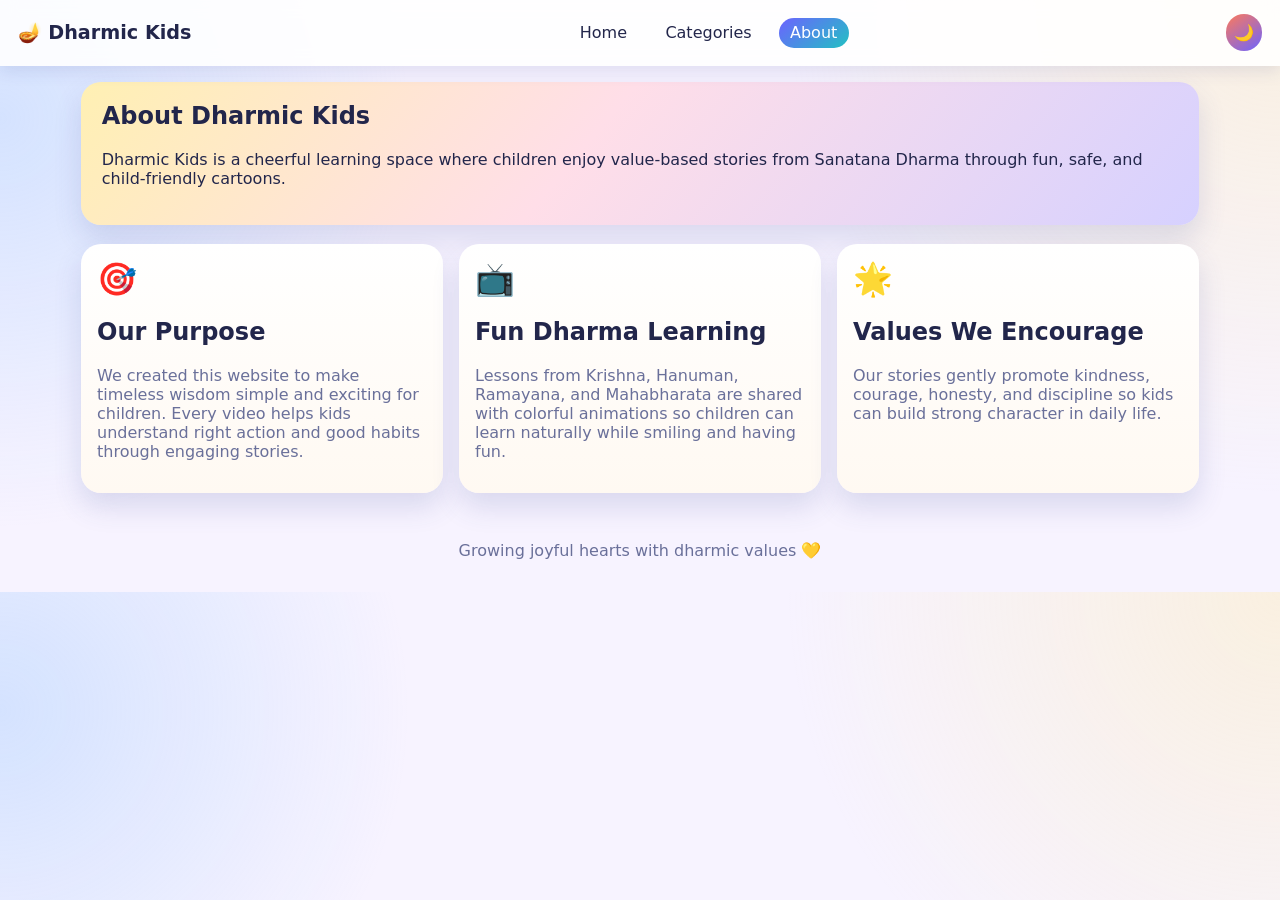
==== dharmic-kids/about.html @ b29b42a6 "Enhance Dharmic Kids UI with about page and playful animations" ====
<!DOCTYPE html>
<html lang="en">
<head>
  <meta charset="UTF-8" />
  <meta name="viewport" content="width=device-width, initial-scale=1.0" />
  <title>Dharmic Kids | About</title>
  <link rel="stylesheet" href="css/style.css" />
</head>
<body data-page="about">
  <header class="navbar">
    <a href="index.html" class="logo">🪔 Dharmic Kids</a>
    <nav>
      <a href="index.html">Home</a>
      <a href="categories.html">Categories</a>
      <a href="about.html" class="active">About</a>
    </nav>
    <button id="themeToggle" class="theme-toggle" aria-label="Toggle dark mode">🌙</button>
  </header>

  <main class="section about-page">
    <section class="about-hero reveal-on-scroll">
      <h1>About Dharmic Kids</h1>
      <p>
        Dharmic Kids is a cheerful learning space where children enjoy value-based stories from Sanatana Dharma
        through fun, safe, and child-friendly cartoons.
      </p>
    </section>

    <section class="about-grid">
      <article class="about-block reveal-on-scroll">
        <div class="about-icon">🎯</div>
        <h2>Our Purpose</h2>
        <p>
          We created this website to make timeless wisdom simple and exciting for children. Every video helps kids
          understand right action and good habits through engaging stories.
        </p>
      </article>

      <article class="about-block reveal-on-scroll">
        <div class="about-icon">📺</div>
        <h2>Fun Dharma Learning</h2>
        <p>
          Lessons from Krishna, Hanuman, Ramayana, and Mahabharata are shared with colorful animations so children
          can learn naturally while smiling and having fun.
        </p>
      </article>

      <article class="about-block reveal-on-scroll">
        <div class="about-icon">🌟</div>
        <h2>Values We Encourage</h2>
        <p>
          Our stories gently promote kindness, courage, honesty, and discipline so kids can build strong character in
          daily life.
        </p>
      </article>
    </section>
  </main>

  <footer>
    <p>Growing joyful hearts with dharmic values 💛</p>
  </footer>

  <script src="js/script.js"></script>
</body>
</html>
---- dharmic-kids/css/style.css ----
:root {
  --bg: #f7f3ff;
  --surface: #ffffff;
  --surface-soft: #fff9f2;
  --text: #22264b;
  --muted: #6a709a;
  --primary: #ff7a59;
  --secondary: #6c63ff;
  --accent: #22c1c3;
  --card-shadow: 0 14px 28px rgba(61, 73, 147, 0.16);
  --card-glow: 0 0 0 4px rgba(108, 99, 255, 0.15);
}

body.dark {
  --bg: #14182d;
  --surface: #1f2440;
  --surface-soft: #272d50;
  --text: #edf2ff;
  --muted: #bcc7ff;
  --primary: #ff9671;
  --secondary: #8b84ff;
  --accent: #40d8d5;
  --card-shadow: 0 14px 28px rgba(6, 10, 25, 0.45);
  --card-glow: 0 0 0 4px rgba(139, 132, 255, 0.2);
}

* { box-sizing: border-box; }

body {
  margin: 0;
  font-family: "Comic Sans MS", "Trebuchet MS", system-ui, sans-serif;
  background:
    radial-gradient(circle at top right, rgba(255, 234, 167, 0.35), transparent 35%),
    radial-gradient(circle at left 20%, rgba(147, 196, 255, 0.35), transparent 30%),
    var(--bg);
  color: var(--text);
  transition: background 0.3s ease, color 0.3s ease;
}

a { color: inherit; text-decoration: none; }

.navbar {
  position: sticky;
  top: 0;
  z-index: 20;
  background: color-mix(in srgb, var(--surface) 88%, transparent);
  backdrop-filter: blur(8px);
  display: flex;
  justify-content: space-between;
  align-items: center;
  padding: 0.9rem 1.1rem;
  box-shadow: 0 5px 16px rgba(50, 61, 140, 0.12);
}

.logo { font-size: 1.2rem; font-weight: 700; }
nav { display: flex; gap: 1rem; }
nav a { padding: 0.35rem 0.7rem; border-radius: 30px; transition: 0.25s ease; }
nav a:hover, nav a.active {
  background: linear-gradient(140deg, var(--secondary), var(--accent));
  color: #fff;
}

.theme-toggle {
  border: none;
  cursor: pointer;
  border-radius: 50%;
  width: 2.3rem;
  height: 2.3rem;
  background: linear-gradient(145deg, var(--primary), var(--secondary));
  color: #fff;
  font-size: 1rem;
  transition: transform 0.2s;
}
.theme-toggle:hover { transform: rotate(20deg) scale(1.05); }

.hero {
  position: relative;
  overflow: hidden;
  margin: 1rem;
  border-radius: 24px;
  padding: 2.2rem;
  min-height: 330px;
  background: linear-gradient(135deg, #ffcf71, #ff7a59 45%, #7c70ff);
  color: #fff;
  display: grid;
  grid-template-columns: 1.2fr 1fr;
  gap: 1rem;
  align-items: center;
  box-shadow: var(--card-shadow);
}

.hero h1 { font-size: clamp(2rem, 5vw, 3.25rem); margin: 0; }
.hero p { font-size: 1.12rem; margin-bottom: 1.4rem; max-width: 36ch; }
.hero-icons { display: flex; justify-content: center; gap: 0.8rem; font-size: 2rem; z-index: 1; }
.hero-icons span { animation: float 3s ease-in-out infinite; }
.hero-icons span:nth-child(2) { animation-delay: 0.4s; }
.hero-icons span:nth-child(3) { animation-delay: 0.8s; }
.hero-icons span:nth-child(4) { animation-delay: 1.2s; }

.cloud {
  position: absolute;
  border-radius: 40px;
  background: rgba(255, 255, 255, 0.55);
  filter: blur(0.3px);
  animation: drift 9s linear infinite;
}
.cloud::before, .cloud::after {
  content: "";
  position: absolute;
  background: inherit;
  border-radius: 50%;
}
.cloud-one { width: 90px; height: 34px; top: 20%; left: 10%; }
.cloud-one::before { width: 36px; height: 36px; left: 8px; top: -16px; }
.cloud-one::after { width: 42px; height: 42px; right: 10px; top: -20px; }
.cloud-two { width: 100px; height: 36px; top: 12%; right: 12%; animation-duration: 11s; }
.cloud-two::before { width: 42px; height: 42px; left: 10px; top: -18px; }
.cloud-two::after { width: 44px; height: 44px; right: 8px; top: -20px; }
.sparkles {
  position: absolute;
  right: 14%;
  bottom: 18%;
  letter-spacing: 0.25rem;
  animation: twinkle 2.6s ease-in-out infinite;
}

.btn-primary {
  display: inline-block;
  padding: 0.8rem 1.4rem;
  border-radius: 999px;
  background: #fff;
  color: #ff4f4f;
  font-weight: 700;
  transition: transform 0.25s, box-shadow 0.25s;
}
.btn-primary:hover {
  transform: translateY(-2px) scale(1.03);
  box-shadow: 0 10px 20px rgba(0, 0, 0, 0.15);
}

.section { padding: 1rem; max-width: 1150px; margin: 0 auto; }
.section-header { display: flex; justify-content: space-between; align-items: center; }
.link-arrow { color: var(--secondary); font-weight: 700; }
.page-title { text-align: center; font-size: clamp(1.5rem, 4vw, 2.2rem); }

.category-grid, .video-grid {
  display: grid;
  grid-template-columns: repeat(auto-fit, minmax(220px, 1fr));
  gap: 1rem;
  margin-top: 0.9rem;
}

.category-card, .video-card, .player-card, .recommend-item, .about-block, .about-hero {
  background: var(--surface);
  border-radius: 20px;
  box-shadow: var(--card-shadow);
}

.category-card {
  text-align: center;
  padding: 1rem 1rem 1.2rem;
  border: 2px solid transparent;
  transition: transform 0.25s ease, box-shadow 0.25s ease, border-color 0.25s ease;
  animation: popIn 0.55s ease both;
}
.category-card:hover {
  transform: translateY(-10px);
  border-color: var(--secondary);
  box-shadow: var(--card-shadow), var(--card-glow);
}
.category-illustration {
  width: min(170px, 100%);
  height: 130px;
  object-fit: contain;
  margin: 0.1rem auto 0.8rem;
  display: block;
}
.category-card h3 { margin: 0.2rem 0 0.3rem; }
.category-card p { margin: 0; color: var(--muted); }

.video-card {
  overflow: hidden;
  transition: transform 0.3s ease, box-shadow 0.3s ease;
}
.video-card:hover {
  transform: translateY(-7px) scale(1.01);
  box-shadow: var(--card-shadow), var(--card-glow);
}
.video-thumb { width: 100%; aspect-ratio: 16/9; object-fit: cover; background: var(--surface-soft); }
.video-content { padding: 0.85rem; }
.video-content h4 { margin: 0 0 0.5rem; }
.video-content p { color: var(--muted); font-size: 0.95rem; min-height: 52px; }
.watch-btn {
  border: none;
  width: 100%;
  padding: 0.65rem;
  border-radius: 12px;
  background: linear-gradient(120deg, var(--primary), var(--secondary));
  color: #fff;
  cursor: pointer;
  font-weight: 700;
  animation: pulse 2.4s infinite;
}
.watch-btn:hover { filter: brightness(1.08); transform: translateY(-1px); }

.search-wrap { position: relative; max-width: 580px; margin: 1rem auto 1.5rem; }
.search-wrap input {
  width: 100%;
  padding: 0.9rem 2.4rem 0.9rem 1rem;
  border: none;
  border-radius: 999px;
  background: var(--surface);
  color: var(--text);
  box-shadow: var(--card-shadow);
}
.search-icon { position: absolute; right: 1rem; top: 50%; transform: translateY(-50%); }

.video-layout {
  display: grid;
  grid-template-columns: 2fr 1fr;
  gap: 1rem;
}
.player-card { padding: 1rem; }
.player-card iframe { width: 100%; aspect-ratio: 16/9; border: 0; border-radius: 14px; }
.player-card p { color: var(--muted); }
.recommendations { padding: 0.5rem; }
.recommended-list { display: grid; gap: 0.8rem; }
.recommend-item {
  padding: 0.7rem;
  display: flex;
  gap: 0.6rem;
  align-items: center;
  background: var(--surface);
}
.recommend-item img { width: 100px; border-radius: 10px; }
.recommend-item h4 { margin: 0; font-size: 0.95rem; }

/* About page styles keep the same playful design language. */
.about-page {
  display: grid;
  gap: 1.2rem;
}
.about-hero {
  padding: 1.3rem;
  background: linear-gradient(130deg, #fff0b3, #ffdee8 45%, #d6d1ff);
}
.about-hero h1 { margin-top: 0; }
.about-grid {
  display: grid;
  grid-template-columns: repeat(auto-fit, minmax(220px, 1fr));
  gap: 1rem;
}
.about-block {
  padding: 1rem;
  background: linear-gradient(180deg, var(--surface), var(--surface-soft));
}
.about-icon { font-size: 2rem; }
.about-block p { color: var(--muted); }

footer { text-align: center; padding: 1rem; color: var(--muted); }

/* Scroll reveal class is reused on every page and triggered by JavaScript. */
.reveal-on-scroll {
  opacity: 0;
  transform: translateY(22px);
  transition: all 0.7s ease;
}
.reveal-on-scroll.visible { opacity: 1; transform: translateY(0); }

@keyframes float {
  0%, 100% { transform: translateY(0); }
  50% { transform: translateY(-10px); }
}
@keyframes pulse {
  0%, 100% { transform: scale(1); }
  50% { transform: scale(1.05); }
}
@keyframes twinkle {
  0%, 100% { opacity: 0.85; transform: scale(1); }
  50% { opacity: 1; transform: scale(1.15); }
}
@keyframes drift {
  0% { transform: translateX(0); }
  50% { transform: translateX(20px); }
  100% { transform: translateX(0); }
}
@keyframes popIn {
  0% { opacity: 0; transform: scale(0.9); }
  70% { transform: scale(1.03); }
  100% { opacity: 1; transform: scale(1); }
}

.bounce { animation: pulse 2s infinite; }

@media (max-width: 820px) {
  .hero {
    grid-template-columns: 1fr;
    text-align: center;
    min-height: 300px;
  }
  .hero p { margin-inline: auto; }
  .video-layout { grid-template-columns: 1fr; }
  .sparkles { right: 8%; }
}

@media (max-width: 560px) {
  .navbar {
    flex-wrap: wrap;
    justify-content: center;
    gap: 0.6rem;
  }
  nav { gap: 0.45rem; font-size: 0.9rem; }
  .logo { font-size: 1rem; }
  .hero { padding: 1.4rem; }
  .section-header { flex-direction: column; align-items: flex-start; gap: 0.45rem; }
}
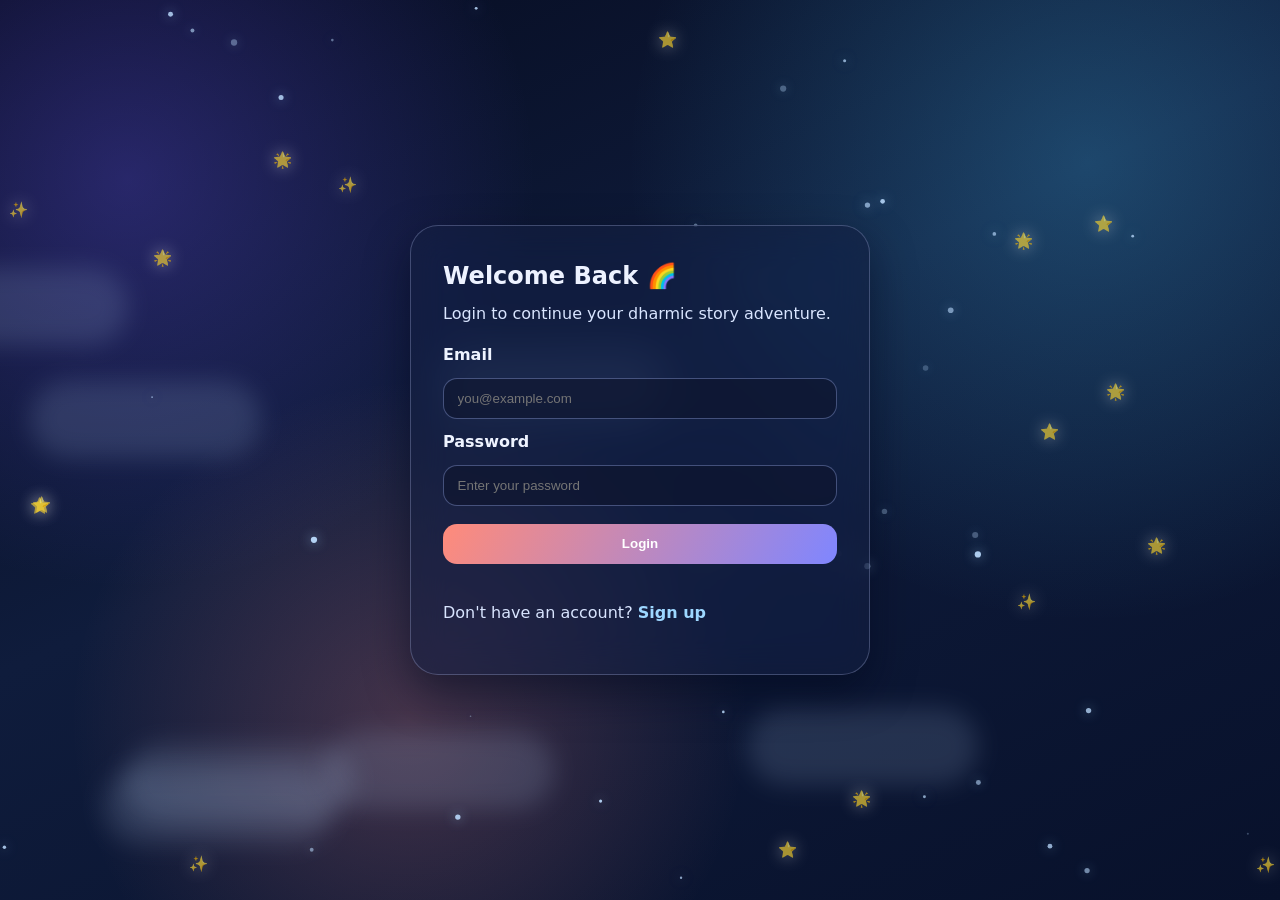
==== commit d6dae828: "Add localStorage auth flow and remove theme toggle" ====
--- a/dharmic-kids/about.html
+++ b/dharmic-kids/about.html
@@ -14,7 +14,7 @@
       <a href="categories.html">Categories</a>
       <a href="about.html" class="active">About</a>
     </nav>
-    <button id="themeToggle" class="theme-toggle" aria-label="Toggle dark mode">🌙</button>
+    <button id="logoutBtn" class="nav-logout">Logout</button>
   </header>
 
   <main class="section about-page">
--- a/dharmic-kids/css/style.css
+++ b/dharmic-kids/css/style.css
@@ -1,213 +1,328 @@
 :root {
-  --bg: #f7f3ff;
-  --surface: #ffffff;
-  --surface-soft: #fff9f2;
-  --text: #22264b;
-  --muted: #6a709a;
-  --primary: #ff7a59;
-  --secondary: #6c63ff;
-  --accent: #22c1c3;
-  --card-shadow: 0 14px 28px rgba(61, 73, 147, 0.16);
-  --card-glow: 0 0 0 4px rgba(108, 99, 255, 0.15);
-}
-
-body.dark {
-  --bg: #14182d;
-  --surface: #1f2440;
-  --surface-soft: #272d50;
+  --bg: #080f26;
+  --bg-soft: #121c3d;
+  --surface: rgba(22, 31, 63, 0.82);
+  --surface-strong: rgba(30, 41, 59, 0.8);
+  --surface-soft: rgba(139, 165, 255, 0.12);
   --text: #edf2ff;
-  --muted: #bcc7ff;
-  --primary: #ff9671;
-  --secondary: #8b84ff;
-  --accent: #40d8d5;
-  --card-shadow: 0 14px 28px rgba(6, 10, 25, 0.45);
-  --card-glow: 0 0 0 4px rgba(139, 132, 255, 0.2);
-}
+  --muted: #bfd0ff;
+  --primary: #ff8b7a;
+  --secondary: #7f86ff;
+  --accent: #66d5ff;
+  --card-shadow: 0 15px 40px rgba(1, 7, 24, 0.55);
+  --card-glow: 0 0 0 1px rgba(145, 164, 255, 0.24), 0 0 24px rgba(122, 146, 255, 0.28);
+  --radius-lg: 24px;
+  --radius-md: 16px;
+}
+
 
 * { box-sizing: border-box; }
+html, body { min-height: 100%; }
 
 body {
   margin: 0;
   font-family: "Comic Sans MS", "Trebuchet MS", system-ui, sans-serif;
+  line-height: 1.55;
+  color: var(--text);
+  background: linear-gradient(140deg, var(--bg), var(--bg-soft));
+  overflow-x: hidden;
+}
+
+a { color: inherit; text-decoration: none; }
+
+/* Shared interaction polish across all cards + buttons. */
+a,
+button,
+.watch-btn,
+.btn-primary,
+.category-card,
+.video-card,
+.about-block,
+.about-hero,
+.recommend-item,
+.story-btn,
+.choice-btn {
+  transition: transform 0.32s ease, box-shadow 0.32s ease, background 0.32s ease, border-color 0.32s ease, filter 0.32s ease;
+}
+
+.bg-scene,
+.particle-canvas,
+.floating-sky {
+  position: fixed;
+  inset: 0;
+  pointer-events: none;
+}
+
+.bg-scene {
+  z-index: -4;
   background:
-    radial-gradient(circle at top right, rgba(255, 234, 167, 0.35), transparent 35%),
-    radial-gradient(circle at left 20%, rgba(147, 196, 255, 0.35), transparent 30%),
-    var(--bg);
-  color: var(--text);
-  transition: background 0.3s ease, color 0.3s ease;
-}
-
-a { color: inherit; text-decoration: none; }
+    radial-gradient(circle at 10% 20%, rgba(111, 90, 255, 0.3), transparent 30%),
+    radial-gradient(circle at 85% 18%, rgba(71, 194, 246, 0.26), transparent 35%),
+    radial-gradient(circle at 32% 80%, rgba(255, 140, 138, 0.23), transparent 30%),
+    linear-gradient(155deg, #060b1f, #0f1c3c 45%, #08112b);
+  animation: gradientShift 20s ease-in-out infinite alternate;
+}
+
+.floating-sky { z-index: -3; overflow: hidden; }
+.particle-canvas { z-index: -2; }
+
+.float-cloud,
+.float-star,
+.float-sparkle {
+  position: absolute;
+  opacity: 0.65;
+  animation: drift linear infinite;
+}
+
+.float-cloud {
+  width: clamp(140px, 18vw, 260px);
+  height: clamp(44px, 6vw, 78px);
+  background: rgba(193, 220, 255, 0.22);
+  filter: blur(12px);
+  border-radius: 999px;
+}
+
+.float-star,
+.float-sparkle {
+  font-size: clamp(0.85rem, 1.2vw, 1.2rem);
+  filter: drop-shadow(0 0 8px rgba(255, 255, 255, 0.7));
+}
 
 .navbar {
   position: sticky;
   top: 0;
   z-index: 20;
-  background: color-mix(in srgb, var(--surface) 88%, transparent);
-  backdrop-filter: blur(8px);
+  background: color-mix(in srgb, var(--surface) 78%, transparent);
+  backdrop-filter: blur(14px);
   display: flex;
   justify-content: space-between;
   align-items: center;
-  padding: 0.9rem 1.1rem;
-  box-shadow: 0 5px 16px rgba(50, 61, 140, 0.12);
+  padding: 0.92rem 1.15rem;
+  box-shadow: 0 8px 20px rgba(5, 12, 40, 0.35);
+  border-bottom: 1px solid rgba(152, 170, 255, 0.18);
 }
 
 .logo { font-size: 1.2rem; font-weight: 700; }
 nav { display: flex; gap: 1rem; }
-nav a { padding: 0.35rem 0.7rem; border-radius: 30px; transition: 0.25s ease; }
+nav a { padding: 0.35rem 0.72rem; border-radius: 30px; }
 nav a:hover, nav a.active {
   background: linear-gradient(140deg, var(--secondary), var(--accent));
   color: #fff;
 }
 
-.theme-toggle {
-  border: none;
+.nav-logout {
+  border: 1px solid rgba(255, 255, 255, 0.28);
+  background: linear-gradient(120deg, var(--primary), var(--secondary));
+  color: #fff;
+  border-radius: 999px;
+  padding: 0.52rem 1rem;
+  font-weight: 700;
   cursor: pointer;
-  border-radius: 50%;
-  width: 2.3rem;
-  height: 2.3rem;
-  background: linear-gradient(145deg, var(--primary), var(--secondary));
-  color: #fff;
-  font-size: 1rem;
-  transition: transform 0.2s;
-}
-.theme-toggle:hover { transform: rotate(20deg) scale(1.05); }
+}
+
+.nav-logout:hover {
+  transform: translateY(-2px) scale(1.04);
+  box-shadow: 0 10px 24px rgba(112, 104, 255, 0.36);
+}
+
 
 .hero {
   position: relative;
   overflow: hidden;
-  margin: 1rem;
-  border-radius: 24px;
-  padding: 2.2rem;
-  min-height: 330px;
-  background: linear-gradient(135deg, #ffcf71, #ff7a59 45%, #7c70ff);
+  margin: 1.1rem auto 1.3rem;
+  max-width: 1180px;
+  border-radius: 30px;
+  padding: clamp(1.8rem, 2.8vw, 2.8rem);
+  min-height: 360px;
+  background: linear-gradient(140deg, rgba(112, 117, 255, 0.4), rgba(66, 179, 196, 0.3) 45%, rgba(255, 139, 127, 0.32));
   color: #fff;
   display: grid;
-  grid-template-columns: 1.2fr 1fr;
-  gap: 1rem;
+  grid-template-columns: 1.15fr 1fr;
+  gap: 1.25rem;
   align-items: center;
-  box-shadow: var(--card-shadow);
-}
-
-.hero h1 { font-size: clamp(2rem, 5vw, 3.25rem); margin: 0; }
-.hero p { font-size: 1.12rem; margin-bottom: 1.4rem; max-width: 36ch; }
-.hero-icons { display: flex; justify-content: center; gap: 0.8rem; font-size: 2rem; z-index: 1; }
-.hero-icons span { animation: float 3s ease-in-out infinite; }
-.hero-icons span:nth-child(2) { animation-delay: 0.4s; }
-.hero-icons span:nth-child(3) { animation-delay: 0.8s; }
-.hero-icons span:nth-child(4) { animation-delay: 1.2s; }
-
-.cloud {
-  position: absolute;
-  border-radius: 40px;
-  background: rgba(255, 255, 255, 0.55);
-  filter: blur(0.3px);
-  animation: drift 9s linear infinite;
-}
-.cloud::before, .cloud::after {
+  border: 1px solid rgba(255, 255, 255, 0.24);
+  box-shadow: 0 22px 45px rgba(6, 12, 37, 0.5), inset 0 1px 0 rgba(255, 255, 255, 0.2);
+  backdrop-filter: blur(18px) saturate(130%);
+  isolation: isolate;
+}
+
+.hero::before,
+.hero::after {
   content: "";
   position: absolute;
-  background: inherit;
   border-radius: 50%;
-}
-.cloud-one { width: 90px; height: 34px; top: 20%; left: 10%; }
-.cloud-one::before { width: 36px; height: 36px; left: 8px; top: -16px; }
-.cloud-one::after { width: 42px; height: 42px; right: 10px; top: -20px; }
-.cloud-two { width: 100px; height: 36px; top: 12%; right: 12%; animation-duration: 11s; }
-.cloud-two::before { width: 42px; height: 42px; left: 10px; top: -18px; }
-.cloud-two::after { width: 44px; height: 44px; right: 8px; top: -20px; }
+  pointer-events: none;
+}
+
+.hero::before {
+  width: 260px;
+  height: 260px;
+  top: -90px;
+  right: -60px;
+  background: radial-gradient(circle, rgba(255, 255, 255, 0.26), transparent 68%);
+}
+.hero::after {
+  width: 220px;
+  height: 220px;
+  bottom: -120px;
+  left: -70px;
+  background: radial-gradient(circle, rgba(115, 245, 255, 0.24), transparent 65%);
+}
+
+.hero-content { width: min(560px, 100%); margin: 0 auto; z-index: 2; }
+.hero h1 { font-size: clamp(2rem, 5vw, 3.3rem); margin: 0 0 0.7rem; line-height: 1.15; text-wrap: balance; }
+.hero p { font-size: clamp(1rem, 1.4vw, 1.12rem); margin: 0 0 1.45rem; max-width: 34ch; color: rgba(255, 255, 255, 0.95); }
+
+.hero-icons {
+  display: flex;
+  justify-content: center;
+  align-items: center;
+  flex-wrap: wrap;
+  gap: 0.9rem;
+  font-size: clamp(1.6rem, 2.7vw, 2.35rem);
+  z-index: 2;
+}
+.hero-icons span { animation: float 3.8s ease-in-out infinite; }
+.hero-icons span:nth-child(2) { animation-delay: 0.45s; }
+.hero-icons span:nth-child(3) { animation-delay: 0.9s; }
+.hero-icons span:nth-child(4) { animation-delay: 1.35s; }
+
 .sparkles {
   position: absolute;
-  right: 14%;
-  bottom: 18%;
-  letter-spacing: 0.25rem;
-  animation: twinkle 2.6s ease-in-out infinite;
+  right: 11%;
+  bottom: 12%;
+  letter-spacing: 0.28rem;
+  font-size: 1.2rem;
+  opacity: 0.92;
+  animation: twinkle 2.8s ease-in-out infinite;
+  z-index: 2;
 }
 
 .btn-primary {
   display: inline-block;
-  padding: 0.8rem 1.4rem;
+  padding: 0.86rem 1.52rem;
   border-radius: 999px;
-  background: #fff;
-  color: #ff4f4f;
-  font-weight: 700;
-  transition: transform 0.25s, box-shadow 0.25s;
+  background: rgba(255, 255, 255, 0.97);
+  color: #ff544b;
+  font-weight: 700;
+  box-shadow: 0 8px 20px rgba(255, 84, 75, 0.2), 0 0 0 0 rgba(255, 255, 255, 0.6), 0 0 16px rgba(255, 255, 255, 0.5);
+  animation: ctaPulse 2.7s ease-in-out infinite;
 }
 .btn-primary:hover {
-  transform: translateY(-2px) scale(1.03);
-  box-shadow: 0 10px 20px rgba(0, 0, 0, 0.15);
-}
-
-.section { padding: 1rem; max-width: 1150px; margin: 0 auto; }
-.section-header { display: flex; justify-content: space-between; align-items: center; }
-.link-arrow { color: var(--secondary); font-weight: 700; }
+  transform: translateY(-2px) scale(1.055);
+  box-shadow: 0 14px 28px rgba(255, 84, 75, 0.28), 0 0 22px rgba(255, 255, 255, 0.65);
+}
+
+.section { padding: 1.15rem; max-width: 1200px; margin: 0 auto; }
+.section-header { display: flex; justify-content: space-between; align-items: center; gap: 0.8rem; }
+.link-arrow { color: #cfddff; font-weight: 700; }
 .page-title { text-align: center; font-size: clamp(1.5rem, 4vw, 2.2rem); }
 
-.category-grid, .video-grid {
+.category-grid {
   display: grid;
   grid-template-columns: repeat(auto-fit, minmax(220px, 1fr));
+  gap: 1.05rem;
+  margin-top: 0.95rem;
+}
+
+.category-card,
+.video-card,
+.player-card,
+.recommend-item,
+.about-block,
+.about-hero,
+.quiz-box {
+  background: var(--surface);
+  border-radius: var(--radius-lg);
+  box-shadow: var(--card-shadow);
+  border: 1px solid rgba(146, 165, 255, 0.2);
+  backdrop-filter: blur(14px);
+}
+
+.category-card {
+  position: relative;
+  overflow: hidden;
+  text-align: center;
+  padding: 1.1rem 1rem 1.28rem;
+  border: 2px solid rgba(151, 165, 255, 0.12);
+}
+.category-card:hover,
+.video-card:hover,
+.about-block:hover,
+.recommend-item:hover,
+.about-hero:hover {
+  transform: translateY(-8px) scale(1.02);
+  box-shadow: var(--card-shadow), var(--card-glow);
+}
+
+.category-illustration {
+  width: min(210px, 100%);
+  aspect-ratio: 4 / 3;
+  object-fit: cover;
+  border-radius: 14px;
+  margin: 0.15rem auto 0.9rem;
+  display: block;
+  box-shadow: 0 10px 18px rgba(3, 8, 26, 0.5);
+}
+
+.video-row-section { margin-top: 1.2rem; }
+.video-row-header { display: flex; justify-content: space-between; align-items: center; gap: 0.8rem; margin-bottom: 0.7rem; }
+.video-row-shell { position: relative; }
+.video-row {
+  display: grid;
+  grid-auto-flow: column;
+  grid-auto-columns: minmax(220px, 280px);
   gap: 1rem;
-  margin-top: 0.9rem;
-}
-
-.category-card, .video-card, .player-card, .recommend-item, .about-block, .about-hero {
-  background: var(--surface);
-  border-radius: 20px;
-  box-shadow: var(--card-shadow);
-}
-
-.category-card {
-  text-align: center;
-  padding: 1rem 1rem 1.2rem;
-  border: 2px solid transparent;
-  transition: transform 0.25s ease, box-shadow 0.25s ease, border-color 0.25s ease;
-  animation: popIn 0.55s ease both;
-}
-.category-card:hover {
-  transform: translateY(-10px);
-  border-color: var(--secondary);
-  box-shadow: var(--card-shadow), var(--card-glow);
-}
-.category-illustration {
-  width: min(170px, 100%);
-  height: 130px;
-  object-fit: contain;
-  margin: 0.1rem auto 0.8rem;
-  display: block;
-}
-.category-card h3 { margin: 0.2rem 0 0.3rem; }
-.category-card p { margin: 0; color: var(--muted); }
-
-.video-card {
-  overflow: hidden;
-  transition: transform 0.3s ease, box-shadow 0.3s ease;
-}
-.video-card:hover {
-  transform: translateY(-7px) scale(1.01);
-  box-shadow: var(--card-shadow), var(--card-glow);
-}
+  overflow-x: auto;
+  scroll-behavior: smooth;
+  scrollbar-width: none;
+  padding: 0.4rem 2.8rem;
+}
+.video-row::-webkit-scrollbar { display: none; }
+
+.row-btn {
+  position: absolute;
+  top: 50%;
+  transform: translateY(-50%);
+  width: 2.1rem;
+  height: 2.1rem;
+  border-radius: 50%;
+  border: 0;
+  color: #fff;
+  background: rgba(24, 34, 73, 0.9);
+  box-shadow: 0 8px 24px rgba(0, 0, 0, 0.38);
+  cursor: pointer;
+  z-index: 3;
+}
+.row-btn:hover { transform: translateY(-50%) scale(1.08); }
+.row-btn.prev { left: 0.2rem; }
+.row-btn.next { right: 0.2rem; }
+
+.video-card { overflow: hidden; transform-style: preserve-3d; }
 .video-thumb { width: 100%; aspect-ratio: 16/9; object-fit: cover; background: var(--surface-soft); }
-.video-content { padding: 0.85rem; }
+.video-content { padding: 0.88rem; }
 .video-content h4 { margin: 0 0 0.5rem; }
 .video-content p { color: var(--muted); font-size: 0.95rem; min-height: 52px; }
 .watch-btn {
   border: none;
   width: 100%;
-  padding: 0.65rem;
-  border-radius: 12px;
+  padding: 0.69rem;
+  border-radius: 14px;
   background: linear-gradient(120deg, var(--primary), var(--secondary));
   color: #fff;
   cursor: pointer;
   font-weight: 700;
-  animation: pulse 2.4s infinite;
-}
-.watch-btn:hover { filter: brightness(1.08); transform: translateY(-1px); }
+}
+.watch-btn:hover {
+  transform: translateY(-2px) scale(1.03);
+  box-shadow: 0 10px 24px rgba(112, 104, 255, 0.36);
+}
 
 .search-wrap { position: relative; max-width: 580px; margin: 1rem auto 1.5rem; }
 .search-wrap input {
   width: 100%;
   padding: 0.9rem 2.4rem 0.9rem 1rem;
-  border: none;
+  border: 1px solid rgba(145, 164, 255, 0.28);
   border-radius: 999px;
   background: var(--surface);
   color: var(--text);
@@ -215,55 +330,66 @@
 }
 .search-icon { position: absolute; right: 1rem; top: 50%; transform: translateY(-50%); }
 
-.video-layout {
-  display: grid;
-  grid-template-columns: 2fr 1fr;
-  gap: 1rem;
-}
+.video-layout { display: grid; grid-template-columns: 2fr 1fr; gap: 1rem; }
 .player-card { padding: 1rem; }
-.player-card iframe { width: 100%; aspect-ratio: 16/9; border: 0; border-radius: 14px; }
+.player-card iframe { width: 100%; aspect-ratio: 16/9; border: 0; border-radius: var(--radius-md); }
 .player-card p { color: var(--muted); }
+.story-controls { display: flex; flex-wrap: wrap; gap: 0.65rem; margin: 0.9rem 0 0.7rem; }
+.story-btn {
+  border: 0;
+  padding: 0.6rem 0.95rem;
+  border-radius: 999px;
+  cursor: pointer;
+  color: #fff;
+  background: linear-gradient(120deg, #ff9f72, #7f86ff);
+}
+.story-btn.secondary { background: linear-gradient(120deg, #648efb, #49c6dc); }
+.story-btn:hover { transform: translateY(-2px) scale(1.03); }
+#speechStatus { font-size: 0.92rem; margin-top: 0.2rem; }
+
+.quiz-box { margin-top: 1rem; padding: 0.95rem; }
+.quiz-box h3 { margin-top: 0; }
+.quiz-item { margin-bottom: 0.9rem; }
+.quiz-choices { display: flex; flex-wrap: wrap; gap: 0.5rem; }
+.choice-btn {
+  border: 1px solid rgba(151, 170, 255, 0.28);
+  background: rgba(110, 134, 255, 0.18);
+  color: var(--text);
+  border-radius: 12px;
+  padding: 0.48rem 0.72rem;
+  cursor: pointer;
+}
+.choice-btn.correct { background: rgba(53, 212, 139, 0.22); border-color: rgba(53, 212, 139, 0.65); }
+.choice-btn.wrong { background: rgba(255, 122, 122, 0.22); border-color: rgba(255, 122, 122, 0.66); }
+.quiz-feedback { font-weight: 700; color: #d9e7ff; margin-top: 0.65rem; }
+
 .recommendations { padding: 0.5rem; }
 .recommended-list { display: grid; gap: 0.8rem; }
-.recommend-item {
-  padding: 0.7rem;
-  display: flex;
-  gap: 0.6rem;
-  align-items: center;
-  background: var(--surface);
-}
+.recommend-item { padding: 0.72rem; display: flex; gap: 0.62rem; align-items: center; }
 .recommend-item img { width: 100px; border-radius: 10px; }
 .recommend-item h4 { margin: 0; font-size: 0.95rem; }
 
-/* About page styles keep the same playful design language. */
-.about-page {
-  display: grid;
-  gap: 1.2rem;
-}
-.about-hero {
-  padding: 1.3rem;
-  background: linear-gradient(130deg, #fff0b3, #ffdee8 45%, #d6d1ff);
-}
-.about-hero h1 { margin-top: 0; }
-.about-grid {
-  display: grid;
-  grid-template-columns: repeat(auto-fit, minmax(220px, 1fr));
-  gap: 1rem;
-}
+.about-page { display: grid; gap: 1.45rem; padding-top: 1.4rem; }
+.about-hero,
 .about-block {
-  padding: 1rem;
-  background: linear-gradient(180deg, var(--surface), var(--surface-soft));
-}
+  background: var(--surface-strong);
+  border: 1px solid rgba(159, 176, 255, 0.2);
+  backdrop-filter: blur(12px);
+}
+.about-hero { padding: clamp(1.2rem, 2.2vw, 1.7rem); }
+.about-hero h1 { margin-top: 0; margin-bottom: 0.6rem; }
+.about-grid { display: grid; grid-template-columns: repeat(auto-fit, minmax(220px, 1fr)); gap: 1rem; }
+.about-block { padding: 1.2rem; }
 .about-icon { font-size: 2rem; }
-.about-block p { color: var(--muted); }
-
-footer { text-align: center; padding: 1rem; color: var(--muted); }
-
-/* Scroll reveal class is reused on every page and triggered by JavaScript. */
+.about-block p,
+.about-hero p { color: #eaf0ff; }
+
+footer { text-align: center; padding: 1rem; color: #d4ddff; }
+
 .reveal-on-scroll {
   opacity: 0;
-  transform: translateY(22px);
-  transition: all 0.7s ease;
+  transform: translateY(26px);
+  transition: opacity 0.72s ease, transform 0.72s ease;
 }
 .reveal-on-scroll.visible { opacity: 1; transform: translateY(0); }
 
@@ -271,46 +397,153 @@
   0%, 100% { transform: translateY(0); }
   50% { transform: translateY(-10px); }
 }
-@keyframes pulse {
-  0%, 100% { transform: scale(1); }
-  50% { transform: scale(1.05); }
-}
 @keyframes twinkle {
-  0%, 100% { opacity: 0.85; transform: scale(1); }
-  50% { opacity: 1; transform: scale(1.15); }
+  0%, 100% { opacity: 0.8; transform: scale(1); }
+  50% { opacity: 1; transform: scale(1.12); }
+}
+@keyframes ctaPulse {
+  0%, 100% { box-shadow: 0 8px 20px rgba(255, 84, 75, 0.2), 0 0 0 0 rgba(255, 255, 255, 0.58); }
+  50% { box-shadow: 0 11px 26px rgba(255, 84, 75, 0.28), 0 0 0 9px rgba(255, 255, 255, 0); }
+}
+@keyframes gradientShift {
+  0% { filter: hue-rotate(0deg); }
+  100% { filter: hue-rotate(18deg); }
 }
 @keyframes drift {
-  0% { transform: translateX(0); }
-  50% { transform: translateX(20px); }
-  100% { transform: translateX(0); }
-}
-@keyframes popIn {
-  0% { opacity: 0; transform: scale(0.9); }
-  70% { transform: scale(1.03); }
-  100% { opacity: 1; transform: scale(1); }
-}
-
-.bounce { animation: pulse 2s infinite; }
+  0% { transform: translateX(-15vw) translateY(0); }
+  100% { transform: translateX(120vw) translateY(-25px); }
+}
 
 @media (max-width: 820px) {
-  .hero {
-    grid-template-columns: 1fr;
-    text-align: center;
-    min-height: 300px;
-  }
+  .hero { grid-template-columns: 1fr; text-align: center; min-height: 320px; }
+  .hero-content,
   .hero p { margin-inline: auto; }
+  .sparkles { right: 8%; }
   .video-layout { grid-template-columns: 1fr; }
-  .sparkles { right: 8%; }
+  .video-row { grid-auto-columns: minmax(210px, 68vw); }
 }
 
 @media (max-width: 560px) {
-  .navbar {
-    flex-wrap: wrap;
-    justify-content: center;
-    gap: 0.6rem;
-  }
+  .navbar { flex-wrap: wrap; justify-content: center; gap: 0.6rem; }
+  .nav-logout { padding: 0.48rem 0.82rem; font-size: 0.9rem; }
   nav { gap: 0.45rem; font-size: 0.9rem; }
   .logo { font-size: 1rem; }
-  .hero { padding: 1.4rem; }
+  .hero { padding: 1.35rem; border-radius: 24px; }
+  .section { padding: 0.95rem; }
   .section-header { flex-direction: column; align-items: flex-start; gap: 0.45rem; }
-}
+  .row-btn { display: none; }
+  .video-row { padding-inline: 0.1rem; }
+}
+
+
+.auth-body {
+  min-height: 100vh;
+}
+
+.auth-main {
+  min-height: 100vh;
+  display: grid;
+  place-items: center;
+  padding: 1.1rem;
+}
+
+.auth-card {
+  width: min(460px, 100%);
+  background: rgba(22, 31, 63, 0.58);
+  border: 1px solid rgba(196, 210, 255, 0.26);
+  backdrop-filter: blur(18px) saturate(130%);
+  border-radius: 28px;
+  box-shadow: 0 18px 42px rgba(2, 8, 28, 0.5);
+  padding: clamp(1.3rem, 3vw, 2rem);
+}
+
+.auth-card h1 {
+  margin: 0 0 0.45rem;
+}
+
+.auth-card p {
+  margin: 0 0 1rem;
+  color: #d9e5ff;
+}
+
+.auth-form {
+  display: grid;
+  gap: 0.65rem;
+}
+
+.auth-form label {
+  font-weight: 700;
+  color: #eef3ff;
+}
+
+.auth-form input {
+  width: 100%;
+  border-radius: 14px;
+  border: 1px solid rgba(166, 185, 255, 0.35);
+  background: rgba(13, 20, 44, 0.56);
+  color: #fff;
+  padding: 0.75rem 0.85rem;
+  outline: none;
+  transition: box-shadow 0.3s ease, border-color 0.3s ease, transform 0.3s ease;
+}
+
+.auth-form input:focus {
+  border-color: rgba(152, 210, 255, 0.8);
+  box-shadow: 0 0 0 3px rgba(122, 203, 255, 0.2), 0 0 16px rgba(103, 164, 255, 0.34);
+  transform: translateY(-1px);
+}
+
+.auth-btn {
+  border: 0;
+  border-radius: 14px;
+  padding: 0.78rem 1rem;
+  margin-top: 0.45rem;
+  color: #fff;
+  background: linear-gradient(120deg, var(--primary), var(--secondary));
+  font-weight: 700;
+  cursor: pointer;
+  transition: transform 0.28s ease, box-shadow 0.28s ease;
+}
+
+.auth-btn:hover {
+  transform: scale(1.03);
+  box-shadow: 0 12px 28px rgba(108, 103, 255, 0.38);
+}
+
+.auth-message {
+  min-height: 1.35rem;
+  font-weight: 700;
+  margin: 0.8rem 0 0.25rem;
+}
+
+.auth-message.error {
+  color: #ffb1b1;
+}
+
+.auth-message.success {
+  color: #9cf0c4;
+}
+
+.auth-link-row {
+  margin-bottom: 0;
+}
+
+.auth-link-row a {
+  color: #9dd7ff;
+  font-weight: 700;
+}
+
+.auth-fade-in {
+  animation: authFadeIn 0.8s ease forwards;
+}
+
+@keyframes authFadeIn {
+  from {
+    opacity: 0;
+    transform: translateY(16px);
+  }
+  to {
+    opacity: 1;
+    transform: translateY(0);
+  }
+}
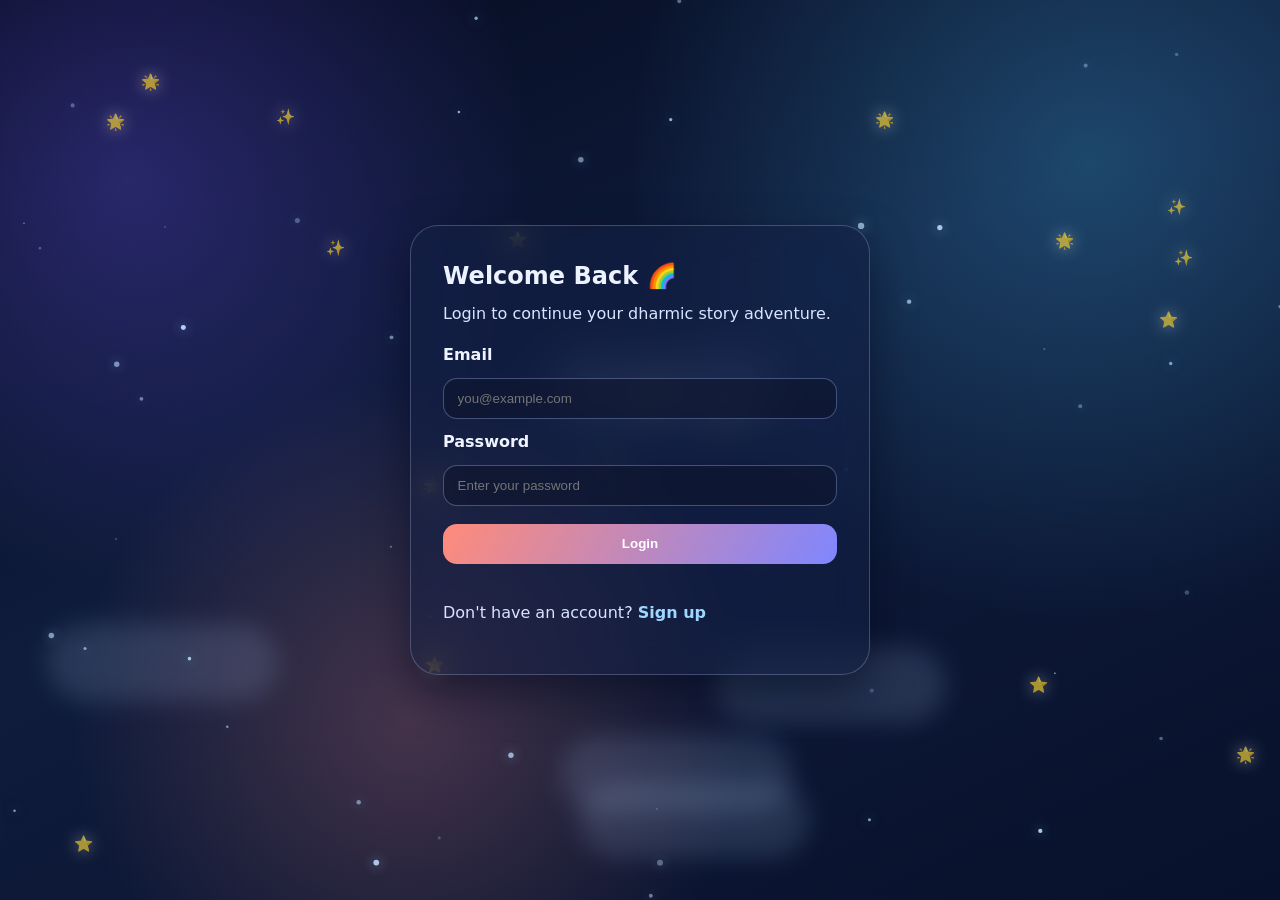
==== commit af33ff54: "Add profile dashboard with favorites and watch progress" ====
--- a/dharmic-kids/about.html
+++ b/dharmic-kids/about.html
@@ -13,6 +13,7 @@
       <a href="index.html">Home</a>
       <a href="categories.html">Categories</a>
       <a href="about.html" class="active">About</a>
+      <a href="profile.html">Profile</a>
     </nav>
     <button id="logoutBtn" class="nav-logout">Logout</button>
   </header>
--- a/dharmic-kids/css/style.css
+++ b/dharmic-kids/css/style.css
@@ -414,6 +414,91 @@
   100% { transform: translateX(120vw) translateY(-25px); }
 }
 
+
+.video-card { position: relative; }
+.favorite-btn {
+  border: 1px solid rgba(255, 255, 255, 0.24);
+  background: rgba(19, 30, 65, 0.82);
+  color: #ffd0d0;
+  border-radius: 999px;
+  width: 2rem;
+  height: 2rem;
+  display: grid;
+  place-items: center;
+  cursor: pointer;
+  font-size: 0.95rem;
+}
+.favorite-btn:hover { transform: scale(1.08); box-shadow: 0 0 18px rgba(255, 132, 147, 0.35); }
+.favorite-btn.is-favorite {
+  background: linear-gradient(140deg, rgba(255, 110, 138, 0.85), rgba(255, 142, 122, 0.85));
+  color: #fff;
+  box-shadow: 0 0 16px rgba(255, 116, 137, 0.38);
+}
+.favorite-btn.burst { animation: heartBurst 0.24s ease; }
+.video-card > .favorite-btn { position: absolute; top: 0.6rem; right: 0.6rem; z-index: 4; }
+.favorite-story-btn {
+  width: auto;
+  padding: 0.6rem 0.95rem;
+  border-radius: 999px;
+  color: #fff;
+  background: linear-gradient(120deg, #ff9f72, #7f86ff);
+}
+
+.recommend-actions {
+  margin-top: 0.45rem;
+  display: flex;
+  align-items: center;
+  gap: 0.45rem;
+}
+.recommend-actions .watch-btn { width: auto; padding: 0.42rem 0.65rem; }
+
+.profile-page {
+  display: grid;
+  gap: 1rem;
+  padding-top: 1.1rem;
+}
+.profile-card,
+.profile-section {
+  background: rgba(22, 31, 63, 0.58);
+  border: 1px solid rgba(196, 210, 255, 0.26);
+  backdrop-filter: blur(18px) saturate(130%);
+  border-radius: 28px;
+  box-shadow: 0 18px 42px rgba(2, 8, 28, 0.5);
+  padding: clamp(1rem, 2.4vw, 1.5rem);
+}
+.profile-card h1 { margin: 0 0 0.7rem; }
+.profile-user-info p { margin: 0.32rem 0; color: #e4ecff; }
+.profile-grid {
+  display: grid;
+  grid-template-columns: repeat(auto-fit, minmax(220px, 1fr));
+  gap: 0.9rem;
+}
+.profile-video-card { min-height: 180px; }
+.empty-state {
+  margin: 0;
+  padding: 1.1rem;
+  text-align: center;
+  border-radius: 16px;
+  color: #d5e3ff;
+  background: rgba(91, 120, 230, 0.16);
+  border: 1px dashed rgba(175, 194, 255, 0.28);
+}
+.watched-label {
+  display: inline-block;
+  margin-bottom: 0.6rem;
+  padding: 0.25rem 0.6rem;
+  border-radius: 999px;
+  font-size: 0.85rem;
+  background: rgba(105, 235, 175, 0.22);
+  border: 1px solid rgba(105, 235, 175, 0.5);
+}
+
+@keyframes heartBurst {
+  0% { transform: scale(1); }
+  50% { transform: scale(1.22); }
+  100% { transform: scale(1); }
+}
+
 @media (max-width: 820px) {
   .hero { grid-template-columns: 1fr; text-align: center; min-height: 320px; }
   .hero-content,
@@ -424,6 +509,7 @@
 }
 
 @media (max-width: 560px) {
+  .profile-grid { grid-template-columns: 1fr; }
   .navbar { flex-wrap: wrap; justify-content: center; gap: 0.6rem; }
   .nav-logout { padding: 0.48rem 0.82rem; font-size: 0.9rem; }
   nav { gap: 0.45rem; font-size: 0.9rem; }
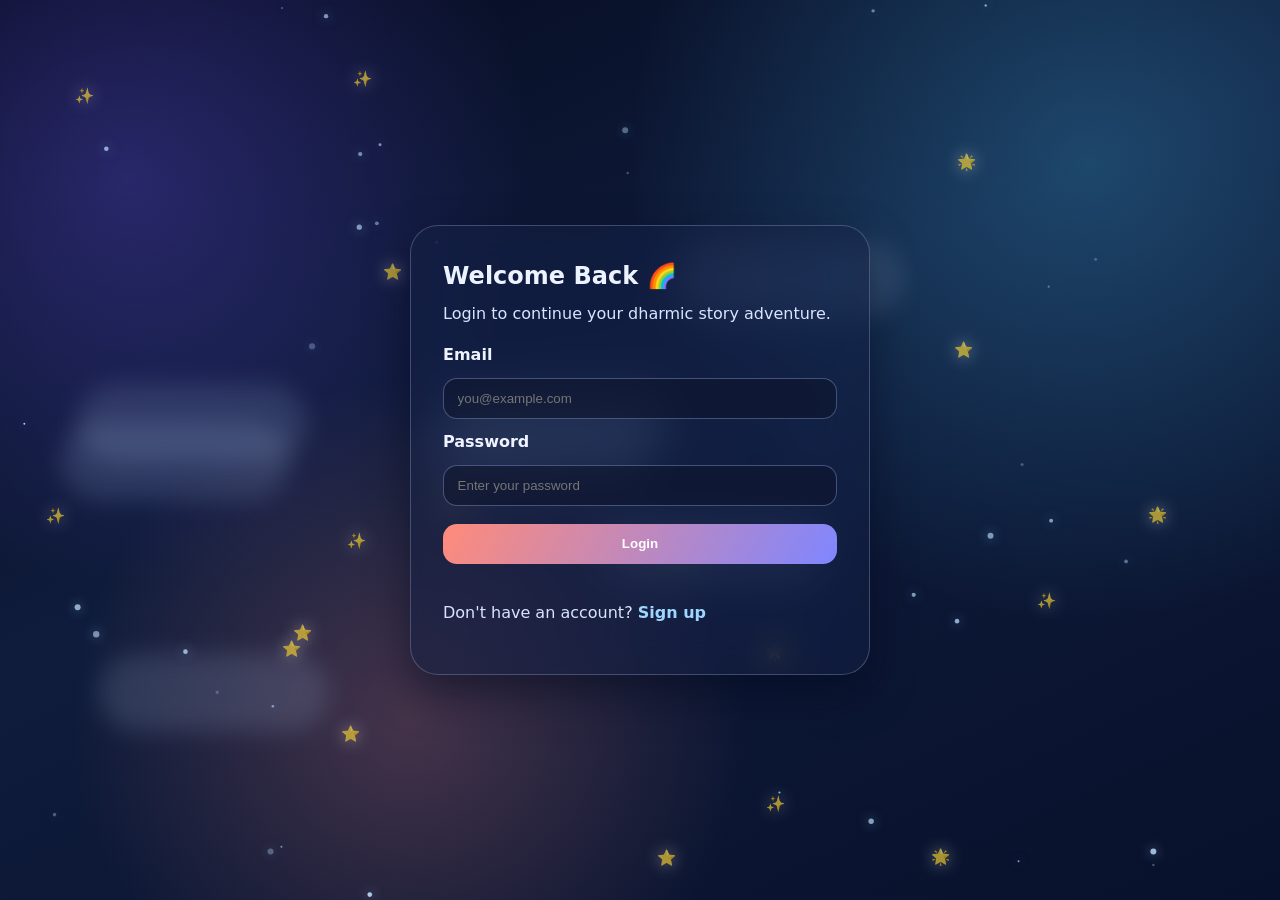
==== commit 27ef26ff: "Upgrade kids platform interactivity with quizzes and profile tools" ====
--- a/dharmic-kids/about.html
+++ b/dharmic-kids/about.html
@@ -12,6 +12,7 @@
     <nav>
       <a href="index.html">Home</a>
       <a href="categories.html">Categories</a>
+      <a href="quiz.html">Quizzes</a>
       <a href="about.html" class="active">About</a>
       <a href="profile.html">Profile</a>
     </nav>
--- a/dharmic-kids/css/style.css
+++ b/dharmic-kids/css/style.css
@@ -359,9 +359,20 @@
   padding: 0.48rem 0.72rem;
   cursor: pointer;
 }
+.choice-btn.selected {
+  border-color: rgba(255, 183, 120, 0.7);
+  background: rgba(255, 161, 115, 0.28);
+}
 .choice-btn.correct { background: rgba(53, 212, 139, 0.22); border-color: rgba(53, 212, 139, 0.65); }
 .choice-btn.wrong { background: rgba(255, 122, 122, 0.22); border-color: rgba(255, 122, 122, 0.66); }
 .quiz-feedback { font-weight: 700; color: #d9e7ff; margin-top: 0.65rem; }
+.quiz-subtext { margin-top: -0.2rem; margin-bottom: 0.8rem; color: var(--muted); }
+.quiz-grid {
+  display: grid;
+  grid-template-columns: repeat(auto-fit, minmax(260px, 1fr));
+  gap: 1rem;
+  margin-top: 1rem;
+}
 
 .recommendations { padding: 0.5rem; }
 .recommended-list { display: grid; gap: 0.8rem; }
@@ -474,6 +485,19 @@
   gap: 0.9rem;
 }
 .profile-video-card { min-height: 180px; }
+.inline-actions {
+  display: grid;
+  gap: 0.5rem;
+}
+.stat-card .video-content {
+  text-align: center;
+}
+.stat-number {
+  font-size: clamp(1.8rem, 4vw, 2.2rem);
+  font-weight: 700;
+  color: #fff;
+  min-height: 2.2rem;
+}
 .empty-state {
   margin: 0;
   padding: 1.1rem;
@@ -494,9 +518,51 @@
 }
 
 @keyframes heartBurst {
-  0% { transform: scale(1); }
-  50% { transform: scale(1.22); }
-  100% { transform: scale(1); }
+  0% { transform: scale(1); filter: saturate(100%); }
+  50% { transform: scale(1.25); filter: saturate(145%); }
+  100% { transform: scale(1); filter: saturate(100%); }
+}
+
+.modal-backdrop {
+  position: fixed;
+  inset: 0;
+  background: rgba(7, 10, 25, 0.65);
+  backdrop-filter: blur(6px);
+  display: grid;
+  place-items: center;
+  padding: 1rem;
+  opacity: 0;
+  pointer-events: none;
+  transition: opacity 0.3s ease;
+  z-index: 40;
+}
+.modal-backdrop.visible {
+  opacity: 1;
+  pointer-events: auto;
+}
+.modal-card {
+  width: min(460px, 100%);
+  background: rgba(22, 31, 63, 0.8);
+  border: 1px solid rgba(196, 210, 255, 0.26);
+  backdrop-filter: blur(18px) saturate(130%);
+  border-radius: 28px;
+  box-shadow: 0 18px 42px rgba(2, 8, 28, 0.5);
+  padding: clamp(1.1rem, 2.5vw, 1.6rem);
+  transform: scale(0.92);
+  transition: transform 0.3s ease;
+}
+.modal-backdrop.visible .modal-card {
+  transform: scale(1);
+}
+.modal-card h2 { margin-top: 0; }
+.modal-actions {
+  display: flex;
+  gap: 0.5rem;
+  margin-top: 0.7rem;
+}
+.modal-actions .auth-btn,
+.modal-actions .story-btn {
+  flex: 1;
 }
 
 @media (max-width: 820px) {
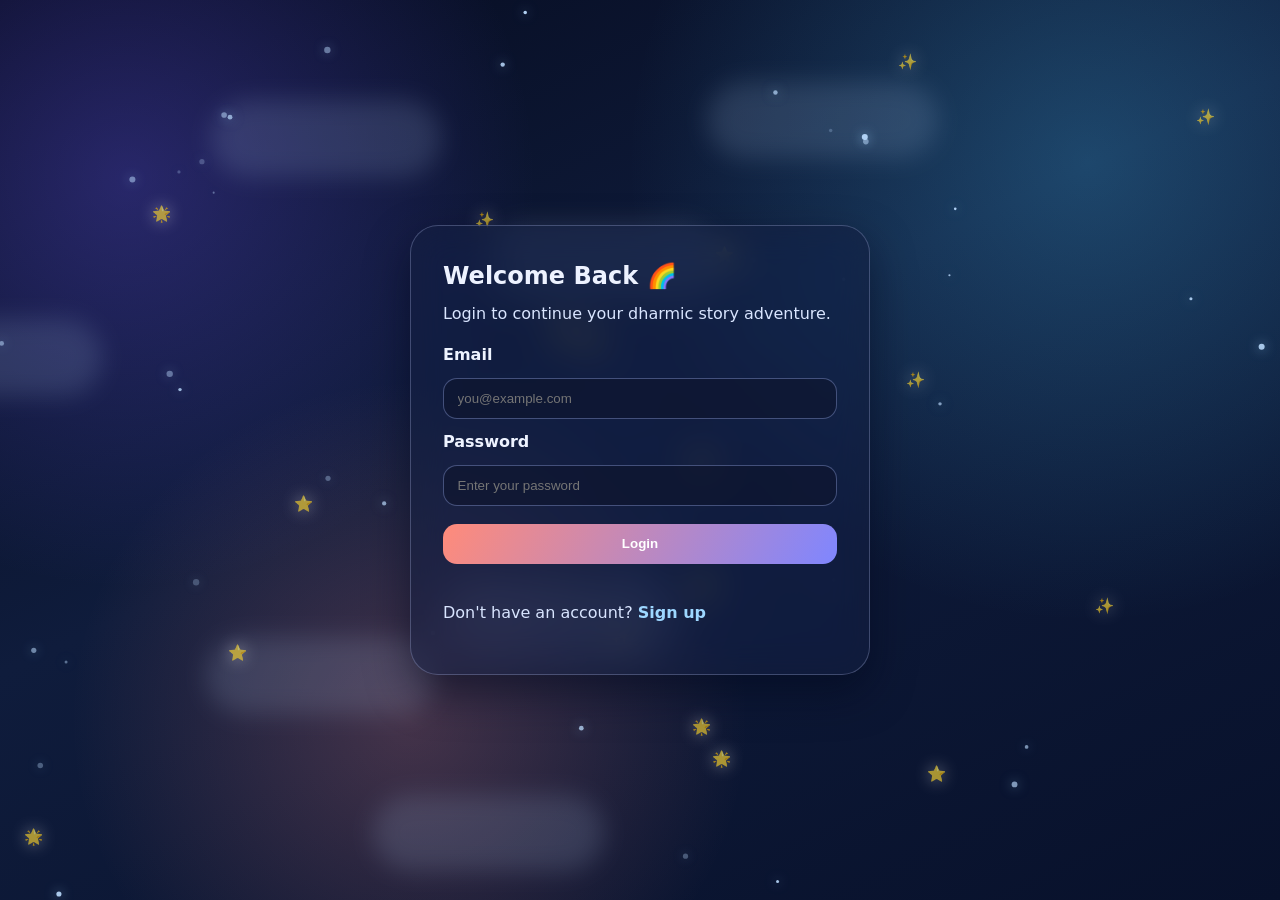
==== commit a32b01da: "Replace floating chatbot with dedicated Krishna AI experience page" ====
--- a/dharmic-kids/about.html
+++ b/dharmic-kids/about.html
@@ -14,6 +14,7 @@
       <a href="categories.html">Categories</a>
       <a href="quiz.html">Quizzes</a>
       <a href="about.html" class="active">About</a>
+      <a href="krishna-ai.html">Krishna AI</a>
       <a href="profile.html">Profile</a>
     </nav>
     <button id="logoutBtn" class="nav-logout">Logout</button>
--- a/dharmic-kids/css/style.css
+++ b/dharmic-kids/css/style.css
@@ -567,6 +567,7 @@
 
 @media (max-width: 820px) {
   .hero { grid-template-columns: 1fr; text-align: center; min-height: 320px; }
+  .krishna-ai-layout { grid-template-columns: 1fr; }
   .hero-content,
   .hero p { margin-inline: auto; }
   .sparkles { right: 8%; }
@@ -576,6 +577,10 @@
 
 @media (max-width: 560px) {
   .profile-grid { grid-template-columns: 1fr; }
+  .krishna-topic-grid,
+  .krishna-quick-prompts,
+  .krishna-chat-compose { grid-template-columns: 1fr; }
+  .krishna-chat-messages-panel { min-height: 270px; }
   .navbar { flex-wrap: wrap; justify-content: center; gap: 0.6rem; }
   .nav-logout { padding: 0.48rem 0.82rem; font-size: 0.9rem; }
   nav { gap: 0.45rem; font-size: 0.9rem; }
@@ -689,6 +694,235 @@
   animation: authFadeIn 0.8s ease forwards;
 }
 
+@keyframes messageFadeIn {
+  from {
+    opacity: 0;
+    transform: translateY(8px);
+  }
+  to {
+    opacity: 1;
+    transform: translateY(0);
+  }
+}
+
+
+
+.krishna-ai-hero {
+  background:
+    radial-gradient(circle at 15% 20%, rgba(255, 255, 255, 0.2), transparent 28%),
+    radial-gradient(circle at 80% 25%, rgba(116, 198, 255, 0.24), transparent 34%),
+    linear-gradient(140deg, rgba(112, 117, 255, 0.42), rgba(66, 179, 196, 0.28) 45%, rgba(255, 139, 127, 0.3));
+  animation: gradientShift 16s ease-in-out infinite alternate;
+}
+
+.krishna-ai-glow {
+  position: absolute;
+  width: min(360px, 42vw);
+  aspect-ratio: 1;
+  border-radius: 50%;
+  top: -16%;
+  left: 42%;
+  background: radial-gradient(circle, rgba(255, 255, 255, 0.34), transparent 64%);
+  filter: blur(4px);
+  animation: pulseGlow 5s ease-in-out infinite;
+}
+
+.krishna-ai-feather,
+.krishna-ai-stars {
+  position: absolute;
+  z-index: 2;
+  filter: drop-shadow(0 0 10px rgba(255, 255, 255, 0.45));
+}
+
+.krishna-ai-feather {
+  right: 8%;
+  top: 16%;
+  font-size: clamp(1.9rem, 3.5vw, 3rem);
+  animation: featherFloat 4s ease-in-out infinite;
+}
+
+.krishna-ai-stars {
+  left: 8%;
+  bottom: 14%;
+  letter-spacing: 0.2rem;
+  font-size: clamp(0.95rem, 2vw, 1.35rem);
+  animation: twinkle 3.2s ease-in-out infinite;
+}
+
+.krishna-ai-layout {
+  display: grid;
+  grid-template-columns: minmax(0, 1.35fr) minmax(260px, 0.65fr);
+  gap: 1rem;
+  align-items: start;
+}
+
+.krishna-ai-chat-card,
+.krishna-listen-card,
+.relax-card {
+  background: var(--surface);
+  border-radius: var(--radius-lg);
+  box-shadow: var(--card-shadow);
+  border: 1px solid rgba(146, 165, 255, 0.2);
+  backdrop-filter: blur(14px);
+}
+
+.krishna-ai-chat-card {
+  padding: clamp(1rem, 2vw, 1.35rem);
+  display: grid;
+  gap: 0.8rem;
+}
+
+.krishna-topic-grid {
+  display: grid;
+  grid-template-columns: repeat(2, minmax(0, 1fr));
+  gap: 0.5rem;
+}
+
+.krishna-topic-btn,
+.krishna-prompt-btn {
+  border: 1px solid rgba(151, 170, 255, 0.28);
+  background: rgba(110, 134, 255, 0.16);
+  color: var(--text);
+  border-radius: 999px;
+  padding: 0.5rem 0.68rem;
+  text-align: left;
+  font-size: 0.84rem;
+  cursor: pointer;
+}
+
+.krishna-topic-btn:hover,
+.krishna-prompt-btn:hover,
+.krishna-topic-btn.active {
+  background: linear-gradient(125deg, rgba(127, 134, 255, 0.36), rgba(102, 213, 255, 0.26));
+  border-color: rgba(176, 196, 255, 0.44);
+  transform: translateY(-1px);
+}
+
+.krishna-chat-messages-panel {
+  min-height: 320px;
+  max-height: 54vh;
+  overflow-y: auto;
+  display: flex;
+  flex-direction: column;
+  gap: 0.52rem;
+  padding: 0.5rem 0.15rem 0.2rem;
+  scroll-behavior: smooth;
+}
+
+.krishna-message {
+  width: fit-content;
+  max-width: 88%;
+  padding: 0.56rem 0.74rem;
+  border-radius: 14px;
+  font-size: 0.92rem;
+  line-height: 1.42;
+  animation: messageFadeIn 0.32s ease;
+}
+
+.krishna-message.user {
+  align-self: flex-end;
+  background: linear-gradient(120deg, var(--primary), var(--secondary));
+  color: #fff;
+}
+
+.krishna-message.krishna {
+  align-self: flex-start;
+  background: rgba(110, 134, 255, 0.18);
+  border: 1px solid rgba(151, 170, 255, 0.3);
+}
+
+.krishna-message.typing {
+  display: inline-flex;
+  gap: 0.25rem;
+  align-items: center;
+}
+
+.krishna-message.typing span {
+  width: 0.36rem;
+  aspect-ratio: 1;
+  border-radius: 50%;
+  background: rgba(220, 232, 255, 0.9);
+  animation: typingDots 1.2s ease-in-out infinite;
+}
+
+.krishna-message.typing span:nth-child(2) { animation-delay: 0.14s; }
+.krishna-message.typing span:nth-child(3) { animation-delay: 0.28s; }
+
+.krishna-quick-prompts {
+  display: grid;
+  grid-template-columns: repeat(2, minmax(0, 1fr));
+  gap: 0.45rem;
+}
+
+.krishna-chat-compose {
+  display: grid;
+  grid-template-columns: 1fr auto auto;
+  gap: 0.45rem;
+}
+
+.krishna-chat-compose input {
+  border-radius: 12px;
+  border: 1px solid rgba(166, 185, 255, 0.35);
+  background: rgba(13, 20, 44, 0.56);
+  color: #fff;
+  padding: 0.65rem 0.72rem;
+  outline: none;
+}
+
+.krishna-chat-compose input:focus {
+  border-color: rgba(152, 210, 255, 0.8);
+  box-shadow: 0 0 0 3px rgba(122, 203, 255, 0.2), 0 0 14px rgba(103, 164, 255, 0.3);
+}
+
+.krishna-ai-side-stack {
+  display: grid;
+  gap: 0.9rem;
+}
+
+.krishna-listen-card,
+.relax-card {
+  padding: 1rem;
+}
+
+.muted-note {
+  color: var(--muted);
+  font-size: 0.88rem;
+  margin-bottom: 0;
+}
+
+.breathing-circle {
+  width: min(180px, 56vw);
+  aspect-ratio: 1;
+  margin: 0.45rem auto 0.7rem;
+  border-radius: 50%;
+  background: radial-gradient(circle at 30% 30%, rgba(255, 255, 255, 0.4), rgba(114, 153, 255, 0.3));
+  box-shadow: 0 0 0 1px rgba(176, 198, 255, 0.3), 0 0 30px rgba(103, 164, 255, 0.38);
+}
+
+.breathing-circle.active {
+  animation: breatheCycle 6s ease-in-out infinite;
+}
+
+@keyframes typingDots {
+  0%, 80%, 100% { transform: translateY(0); opacity: 0.5; }
+  40% { transform: translateY(-4px); opacity: 1; }
+}
+
+@keyframes pulseGlow {
+  0%, 100% { transform: scale(0.95); opacity: 0.7; }
+  50% { transform: scale(1.05); opacity: 1; }
+}
+
+@keyframes featherFloat {
+  0%, 100% { transform: translateY(0) rotate(-2deg); }
+  50% { transform: translateY(-10px) rotate(3deg); }
+}
+
+@keyframes breatheCycle {
+  0%, 100% { transform: scale(0.86); }
+  40% { transform: scale(1.06); }
+  68% { transform: scale(0.94); }
+}
 @keyframes authFadeIn {
   from {
     opacity: 0;
